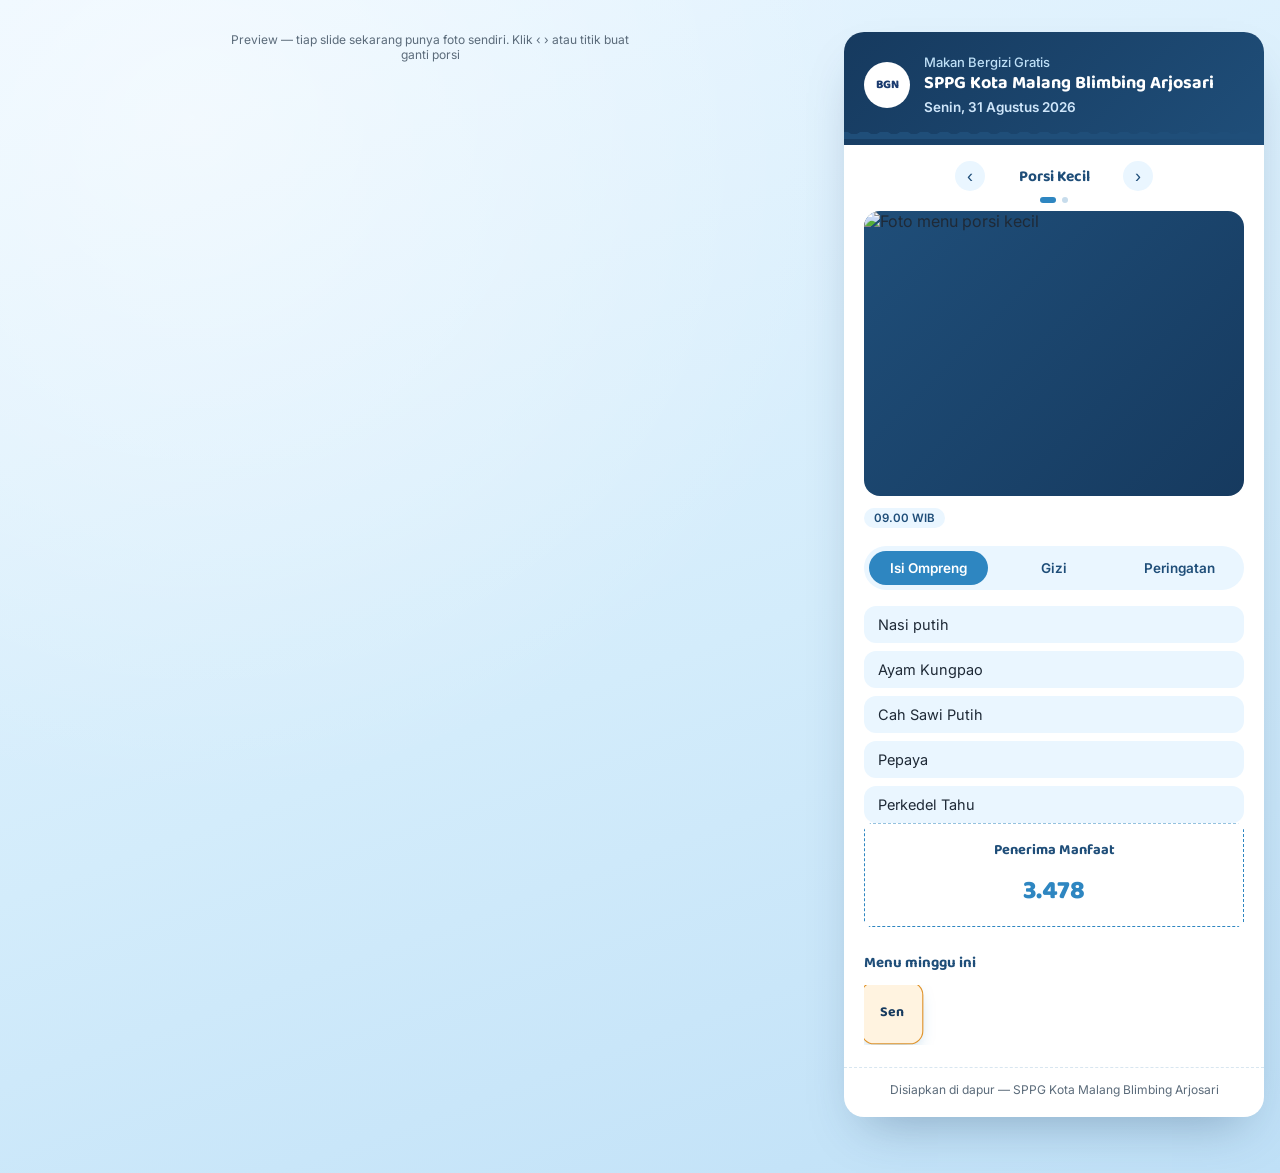
==== preview.html @ fe411465 "Add files via upload" ====
<!DOCTYPE html>
<html lang="id">
<head>
<meta charset="UTF-8" />
<meta name="viewport" content="width=device-width, initial-scale=1.0" />
<title>Preview - Menu MBG</title>
<link rel="preconnect" href="https://fonts.googleapis.com" />
<link rel="preconnect" href="https://fonts.gstatic.com" crossorigin />
<link href="https://fonts.googleapis.com/css2?family=Baloo+2:wght@500;600;700;800&family=Inter:wght@400;500;600;700&display=swap" rel="stylesheet" />
<style>
:root{
  --biru-langit: #EAF6FF;
  --biru-langit-2: #D3ECFB;
  --biru-utama: #2E86C1;
  --biru-tua: #163A5F;
  --biru-tua-2: #1F4E79;
  --emas: #FFB84D;
  --emas-gelap: #E0932A;
  --merah: #C0392B;
  --merah-bg: #F9E4E1;
  --teks: #1F2A37;
  --teks-lembut: #5B6B7A;
  --putih: #FFFFFF;
  --radius: 20px;
  --font-judul: 'Baloo 2', system-ui, sans-serif;
  --font-teks: 'Inter', system-ui, sans-serif;
}

*{ box-sizing: border-box; }

body{
  margin: 0;
  min-height: 100vh;
  font-family: var(--font-teks);
  color: var(--teks);
  background:
    radial-gradient(circle at 15% 10%, rgba(255,255,255,.5), transparent 45%),
    linear-gradient(160deg, var(--biru-langit) 0%, var(--biru-langit-2) 55%, #BFE0F7 100%);
  display: flex;
  justify-content: center;
  padding: 32px 16px 56px;
}

.card{
  width: 100%;
  max-width: 420px;
  background: var(--putih);
  border-radius: var(--radius);
  overflow: hidden;
  box-shadow: 0 24px 48px -20px rgba(22, 58, 95, .35);
  position: relative;
}

/* efek tepi bergerigi ala tiket/label ompreng, di bawah header */
.card__header{
  background: linear-gradient(135deg, var(--biru-tua) 0%, var(--biru-tua-2) 100%);
  color: var(--putih);
  padding: 22px 20px 30px;
  display: flex;
  align-items: center;
  gap: 14px;
  position: relative;
}
.card__header::after{
  content: "";
  position: absolute;
  left: 0; right: 0; bottom: -1px;
  height: 14px;
  background:
    radial-gradient(circle at 10px 0, transparent 9px, var(--biru-tua-2) 9.5px) 0 -7px / 20px 14px repeat-x;
}

.card__logo{
  width: 46px; height: 46px;
  border-radius: 50%;
  object-fit: cover;
  flex-shrink: 0;
}

.card__eyebrow{
  margin: 0;
  font-size: 13px;
  color: #BFE0F7;
  font-weight: 500;
}
.card__sppg{
  margin: 2px 0 0;
  font-family: var(--font-judul);
  font-size: 18px;
  font-weight: 700;
  line-height: 1.3;
}
.card__day{
  margin: 4px 0 0;
  font-size: 13.5px;
  font-weight: 600;
  color: #CFE6FA;
}

.kembali-btn{
  margin-top: 8px;
  border: none;
  background: rgba(255,255,255,.15);
  color: var(--putih);
  font-family: var(--font-teks);
  font-size: 12px;
  font-weight: 600;
  padding: 5px 10px;
  border-radius: 999px;
  cursor: pointer;
}
.kembali-btn:hover{ background: rgba(255,255,255,.25); }

.card__photo{
  margin: 10px 20px 4px;
  border-radius: 16px;
  overflow: hidden;
  aspect-ratio: 4 / 3;
  background: linear-gradient(135deg, var(--biru-tua-2), var(--biru-tua));
  position: relative;
}
.card__photo img{
  width: 100%; height: 100%;
  object-fit: cover;
  display: block;
}
.card__photo-placeholder{
  display: none;
}

.tabs{
  display: flex;
  gap: 6px;
  margin: 18px 20px 0;
  background: var(--biru-langit);
  padding: 5px;
  border-radius: 999px;
}
.tabs__btn{
  flex: 1;
  border: none;
  background: transparent;
  padding: 9px 6px;
  border-radius: 999px;
  font-family: var(--font-teks);
  font-size: 13.5px;
  font-weight: 600;
  color: var(--biru-tua-2);
  cursor: pointer;
  transition: background .15s ease, color .15s ease;
}
.tabs__btn[aria-selected="true"]{
  background: var(--biru-utama);
  color: var(--putih);
}

.panel{ padding: 16px 20px 4px; }

.panel__list{
  margin: 0; padding: 0;
  list-style: none;
  display: flex;
  flex-direction: column;
  gap: 8px;
}
.panel__list li{
  padding: 10px 14px;
  background: var(--biru-langit);
  border-radius: 12px;
  font-size: 14.5px;
}

.torn-box{
  border: 1.5px dashed #A9C6DD;
  border-radius: 4px;
  padding: 14px 10px;
  text-align: center;
  background: var(--putih);
  clip-path: polygon(0 6px, 6px 0, calc(100% - 6px) 0, 100% 6px, 100% calc(100% - 6px), calc(100% - 6px) 100%, 6px 100%, 0 calc(100% - 6px));
}
.torn-box--accent{ border-color: var(--biru-utama); }
.torn-box__label{
  margin: 0 0 8px;
  font-family: var(--font-judul);
  font-weight: 700;
  font-size: 14.5px;
  color: var(--biru-tua-2);
}
.torn-box__jam{
  display: inline-block;
  margin: 0 0 10px;
  padding: 3px 10px;
  border-radius: 999px;
  background: var(--biru-langit);
  color: var(--biru-tua-2);
  font-size: 11.5px;
  font-weight: 600;
}
.torn-box__angka{
  margin: 0;
  font-family: var(--font-judul);
  font-weight: 800;
  font-size: 26px;
  color: var(--biru-utama);
}
.torn-box__list{
  list-style: none; margin: 0; padding: 0;
  display: flex; flex-direction: column; gap: 7px;
  text-align: left;
}
.torn-box__list li{
  display: flex; justify-content: space-between; gap: 6px;
  font-size: 12.5px;
}
.torn-box__list li .nilai{
  font-weight: 700;
  color: var(--biru-tua-2);
  white-space: nowrap;
}

.gizi-columns{
  display: grid;
  grid-template-columns: 1fr 1fr;
  gap: 10px;
}

#box-penerima{ margin-top: 12px; }

.notice{
  border-left: 3px solid var(--emas-gelap);
  border-right: 3px solid var(--emas-gelap);
  background: #FFF8EC;
  padding: 18px 22px;
  text-align: center;
  border-radius: 4px;
}
.notice__title{
  margin: 0 0 8px;
  font-family: var(--font-judul);
  font-weight: 700;
  font-size: 17px;
  color: var(--teks);
  display: flex;
  align-items: center;
  justify-content: center;
  gap: 6px;
}
.notice__title::before{
  content: "⚠";
  color: var(--emas-gelap);
}
.notice__text{
  margin: 0;
  font-size: 14px;
  color: var(--teks-lembut);
  line-height: 1.5;
}

.week{ padding: 20px 20px 4px; }
.week__title{
  font-family: var(--font-judul);
  font-size: 15px;
  color: var(--biru-tua-2);
  margin: 0 0 10px;
}
.week__list{
  margin: 0; padding: 0;
  list-style: none;
  display: flex;
  flex-direction: column;
  gap: 6px;
}
.week__list li{
  display: flex;
  gap: 10px;
  align-items: baseline;
  font-size: 13px;
  padding: 8px 10px;
  border-radius: 10px;
  cursor: pointer;
  border: 1px solid transparent;
  transition: background .12s ease;
}
.week__list li:hover{
  background: var(--biru-langit);
}
.week__list li.hari-ini{
  background: #FFF3E0;
}
.week__list li.aktif{
  border-color: var(--biru-utama);
  background: #E3F2FD;
}
.week__list li.aktif.hari-ini{
  border-color: var(--emas-gelap);
  background: #FFF3E0;
}
.week__list .hari{
  font-weight: 700;
  color: var(--biru-tua-2);
  width: 46px;
  flex-shrink: 0;
}
.week__list .ringkasan{
  color: var(--teks-lembut);
  overflow: hidden;
  text-overflow: ellipsis;
  white-space: nowrap;
}

.card__footer{
  margin-top: 18px;
  padding: 14px 20px 20px;
  text-align: center;
  font-size: 12px;
  color: var(--teks-lembut);
  border-top: 1px dashed #D8E6F0;
}

@media (prefers-reduced-motion: no-preference){
  .panel{ animation: masuk .18s ease; }
  @keyframes masuk{
    from{ opacity: 0; transform: translateY(4px); }
    to{ opacity: 1; transform: translateY(0); }
  }
}

/* ====== SWITCH PORSI KECIL / BESAR ====== */
.porsi-switch{
  display: flex;
  align-items: center;
  justify-content: center;
  gap: 14px;
  margin: 16px 20px 6px;
}
.porsi-arrow{
  width: 30px; height: 30px;
  border-radius: 50%;
  border: none;
  background: var(--biru-langit);
  color: var(--biru-tua-2);
  font-size: 18px;
  line-height: 1;
  cursor: pointer;
  flex-shrink: 0;
}
.porsi-arrow:hover{ background: var(--biru-langit-2); }
.porsi-label{
  font-family: var(--font-judul);
  font-weight: 700;
  font-size: 15.5px;
  color: var(--biru-tua-2);
  min-width: 110px;
  text-align: center;
}
.porsi-dots{
  display: flex;
  justify-content: center;
  gap: 6px;
  margin-bottom: 4px;
}
.porsi-dots .dot{
  width: 6px; height: 6px;
  border-radius: 50%;
  background: #C7DCEC;
  cursor: pointer;
}
.porsi-dots .dot.aktif{
  background: var(--biru-utama);
  width: 16px;
  border-radius: 4px;
}

/* ====== SLIDER (swipe) ====== */
.porsi-viewport{
  overflow: hidden;
  touch-action: pan-y;
}
.porsi-track{
  display: flex;
  width: 200%;
  transition: transform .28s ease;
}
.porsi-slide{
  width: 50%;
  flex-shrink: 0;
  padding: 4px 0 0;
  box-sizing: border-box;
}

.panel__list--gizi li{
  display: flex;
  justify-content: space-between;
  gap: 8px;
}
.panel__list--gizi li .nilai{
  font-weight: 700;
  color: var(--biru-tua-2);
  white-space: nowrap;
}

.card__photo--slide{
  margin: 0 20px 12px;
}

.torn-box__jam--slide{
  display: block;
  width: fit-content;
  margin: 0 20px 10px;
}

/* ====== MENU MINGGU INI (kotak hari, tanpa isi menu) ====== */
.week__list{
  display: flex;
  flex-direction: row;
  gap: 8px;
  overflow-x: auto;
  padding-bottom: 4px;
  scrollbar-width: none;
}
.week__list::-webkit-scrollbar{ display: none; }
.week__list li{
  flex-shrink: 0;
  width: 56px;
  height: 56px;
  display: flex;
  align-items: center;
  justify-content: center;
  text-align: center;
  background: var(--biru-langit-2);
  color: var(--biru-tua-2);
  font-family: var(--font-judul);
  font-weight: 700;
  font-size: 12.5px;
  border-radius: 12px;
  cursor: pointer;
  transition: transform .15s ease, background .15s ease;
}
.week__list li .ringkasan{ display: none; }
.week__list li:hover{ background: var(--biru-langit); }
.week__list li.hari-ini{
  background: var(--emas);
  color: var(--biru-tua);
}
.week__list li.aktif{
  transform: scale(1.12);
  box-shadow: 0 6px 14px -6px rgba(46,134,193,.5);
}
.card__logo--preview{
  width: 46px; height: 46px;
  border-radius: 50%;
  background: #FFFFFF;
  color: #1B3B6F;
  display:flex; align-items:center; justify-content:center;
  font-family: var(--font-judul);
  font-weight:800;
  font-size:12px;
  flex-shrink:0;
}
.preview-note{
  max-width:420px;
  margin: 0 auto 14px;
  text-align:center;
  font-family: var(--font-teks);
  font-size:12px;
  color:#5B6B7A;
}
</style>
</head>
<body>

<p class="preview-note">Preview — tiap slide sekarang punya foto sendiri. Klik ‹ › atau titik buat ganti porsi</p>

<main class="card" id="card">

  <header class="card__header">
    <div class="card__logo--preview">BGN</div>
    <div class="card__title">
      <p class="card__eyebrow">Makan Bergizi Gratis</p>
      <h1 class="card__sppg" id="nama-sppg">Memuat…</h1>
      <p class="card__day" id="hari-tanggal">–</p>
      <button class="kembali-btn" id="kembali-hari-ini" hidden>← Kembali ke hari ini</button>
    </div>
  </header>

  <div class="porsi-switch">
    <button class="porsi-arrow" id="porsi-prev" aria-label="Porsi sebelumnya">‹</button>
    <div class="porsi-label" id="porsi-label">Porsi Kecil</div>
    <button class="porsi-arrow" id="porsi-next" aria-label="Porsi berikutnya">›</button>
  </div>
  <div class="porsi-dots" id="porsi-dots">
    <span class="dot aktif" data-porsi="kecil"></span>
    <span class="dot" data-porsi="besar"></span>
  </div>

  <div class="porsi-viewport" id="porsi-viewport">
    <div class="porsi-track" id="porsi-track">

      <section class="porsi-slide" data-porsi="kecil">
        <div class="card__photo card__photo--slide" id="foto-wrap-kecil">
          <img id="foto-menu-kecil" src="" alt="Foto menu porsi kecil" hidden />
          <div class="card__photo-placeholder" id="foto-placeholder-kecil"></div>
        </div>
        <p class="torn-box__jam torn-box__jam--slide" id="jam-kecil"></p>
        <nav class="tabs" data-tabgroup="kecil">
          <button class="tabs__btn" data-tab="isiOmpreng" aria-selected="true">Isi Ompreng</button>
          <button class="tabs__btn" data-tab="gizi" aria-selected="false">Gizi</button>
          <button class="tabs__btn" data-tab="peringatan" aria-selected="false">Peringatan</button>
        </nav>
        <section class="panel" data-panel="isiOmpreng">
          <ul class="panel__list" id="list-isiOmpreng-kecil"></ul>
          <div class="torn-box torn-box--accent" id="box-penerima-kecil">
            <p class="torn-box__label">Penerima Manfaat</p>
            <p class="torn-box__angka" id="angka-penerima-kecil">–</p>
          </div>
        </section>
        <section class="panel" data-panel="gizi" hidden>
          <ul class="panel__list panel__list--gizi" id="list-gizi-kecil"></ul>
        </section>
        <section class="panel" data-panel="peringatan" hidden>
          <div class="notice">
            <p class="notice__title">Peringatan</p>
            <p class="notice__text" id="teks-peringatan-kecil"></p>
          </div>
        </section>
      </section>

      <section class="porsi-slide" data-porsi="besar">
        <div class="card__photo card__photo--slide" id="foto-wrap-besar">
          <img id="foto-menu-besar" src="" alt="Foto menu porsi besar" hidden />
          <div class="card__photo-placeholder" id="foto-placeholder-besar"></div>
        </div>
        <p class="torn-box__jam torn-box__jam--slide" id="jam-besar"></p>
        <nav class="tabs" data-tabgroup="besar">
          <button class="tabs__btn" data-tab="isiOmpreng" aria-selected="true">Isi Ompreng</button>
          <button class="tabs__btn" data-tab="gizi" aria-selected="false">Gizi</button>
          <button class="tabs__btn" data-tab="peringatan" aria-selected="false">Peringatan</button>
        </nav>
        <section class="panel" data-panel="isiOmpreng">
          <ul class="panel__list" id="list-isiOmpreng-besar"></ul>
          <div class="torn-box torn-box--accent" id="box-penerima-besar">
            <p class="torn-box__label">Penerima Manfaat</p>
            <p class="torn-box__angka" id="angka-penerima-besar">–</p>
          </div>
        </section>
        <section class="panel" data-panel="gizi" hidden>
          <ul class="panel__list panel__list--gizi" id="list-gizi-besar"></ul>
        </section>
        <section class="panel" data-panel="peringatan" hidden>
          <div class="notice">
            <p class="notice__title">Peringatan</p>
            <p class="notice__text" id="teks-peringatan-besar"></p>
          </div>
        </section>
      </section>

    </div>
  </div>

  <section class="week">
    <h2 class="week__title">Menu minggu ini</h2>
    <ul class="week__list" id="week-list"></ul>
  </section>

  <footer class="card__footer">
    <span id="footer-dapur">Disiapkan di dapur —</span>
  </footer>

</main>

<script>
const DATA_CONTOH = {
  "dapur": "SPPG Kota Malang Blimbing Arjosari",
  "menu": {
    "2026-08-31": {
      "hari": "Senin",
      "isiOmpreng": [
        "Nasi putih",
        "Ayam Kungpao",
        "Cah Sawi Putih",
        "Pepaya",
        "Perkedel Tahu"
      ],
      "penerimaManfaat": 3478,
      "porsi": {
        "kecil": {
          "jam": "09.00 WIB",
          "gizi": [
            {
              "label": "Energi",
              "value": "450 kkal"
            },
            {
              "label": "Protein",
              "value": "18 g"
            },
            {
              "label": "Karbohidrat",
              "value": "60 g"
            },
            {
              "label": "Lemak",
              "value": "12 g"
            }
          ],
          "peringatan": "Harap dikonsumsi segera setelah diterima.",
          "foto": "image/menu-2026-08-31-kecil.jpg"
        },
        "besar": {
          "jam": "12.00 WIB",
          "gizi": [
            {
              "label": "Energi",
              "value": "650 kkal"
            },
            {
              "label": "Protein",
              "value": "25 g"
            },
            {
              "label": "Karbohidrat",
              "value": "80 g"
            },
            {
              "label": "Lemak",
              "value": "18 g"
            }
          ],
          "peringatan": "Harap dikonsumsi segera setelah diterima.",
          "foto": "image/menu-2026-08-31-besar.jpg"
        }
      }
    },
    "2026-09-01": {
      "hari": "Selasa",
      "isiOmpreng": [
        "Nasi putih",
        "Telur bumbu bali",
        "Sayur bayam bening",
        "Semangka"
      ],
      "penerimaManfaat": 3502,
      "porsi": {
        "kecil": {
          "jam": "09.00 WIB",
          "gizi": [
            {
              "label": "Energi",
              "value": "420 kkal"
            },
            {
              "label": "Protein",
              "value": "15 g"
            },
            {
              "label": "Karbohidrat",
              "value": "58 g"
            },
            {
              "label": "Lemak",
              "value": "10 g"
            }
          ],
          "peringatan": "Harap dikonsumsi segera setelah diterima.",
          "foto": "image/menu-2026-09-01-kecil.jpg"
        },
        "besar": {
          "jam": "12.00 WIB",
          "gizi": [
            {
              "label": "Energi",
              "value": "600 kkal"
            },
            {
              "label": "Protein",
              "value": "20 g"
            },
            {
              "label": "Karbohidrat",
              "value": "82 g"
            },
            {
              "label": "Lemak",
              "value": "15 g"
            }
          ],
          "peringatan": "Harap dikonsumsi segera setelah diterima.",
          "foto": "image/menu-2026-09-01-besar.jpg"
        }
      }
    },
    "2026-09-02": {
      "hari": "Rabu",
      "isiOmpreng": [
        "Nasi putih",
        "Ikan nila goreng",
        "Tumis buncis wortel",
        "Jeruk"
      ],
      "penerimaManfaat": 3491,
      "porsi": {
        "kecil": {
          "jam": "09.00 WIB",
          "gizi": [
            {
              "label": "Energi",
              "value": "440 kkal"
            },
            {
              "label": "Protein",
              "value": "17 g"
            },
            {
              "label": "Karbohidrat",
              "value": "56 g"
            },
            {
              "label": "Lemak",
              "value": "11 g"
            }
          ],
          "peringatan": "Harap dikonsumsi segera setelah diterima.",
          "foto": "image/menu-2026-09-02-kecil.jpg"
        },
        "besar": {
          "jam": "12.00 WIB",
          "gizi": [
            {
              "label": "Energi",
              "value": "620 kkal"
            },
            {
              "label": "Protein",
              "value": "24 g"
            },
            {
              "label": "Karbohidrat",
              "value": "78 g"
            },
            {
              "label": "Lemak",
              "value": "16 g"
            }
          ],
          "peringatan": "Harap dikonsumsi segera setelah diterima.",
          "foto": "image/menu-2026-09-02-besar.jpg"
        }
      }
    },
    "2026-09-03": {
      "hari": "Kamis",
      "isiOmpreng": [
        "Nasi putih",
        "Tempe orek",
        "Sup sayur",
        "Pepaya"
      ],
      "penerimaManfaat": 3465,
      "porsi": {
        "kecil": {
          "jam": "09.00 WIB",
          "gizi": [
            {
              "label": "Energi",
              "value": "410 kkal"
            },
            {
              "label": "Protein",
              "value": "13 g"
            },
            {
              "label": "Karbohidrat",
              "value": "60 g"
            },
            {
              "label": "Lemak",
              "value": "9 g"
            }
          ],
          "peringatan": "Harap dikonsumsi segera setelah diterima.",
          "foto": "image/menu-2026-09-03-kecil.jpg"
        },
        "besar": {
          "jam": "12.00 WIB",
          "gizi": [
            {
              "label": "Energi",
              "value": "580 kkal"
            },
            {
              "label": "Protein",
              "value": "18 g"
            },
            {
              "label": "Karbohidrat",
              "value": "84 g"
            },
            {
              "label": "Lemak",
              "value": "13 g"
            }
          ],
          "peringatan": "Harap dikonsumsi segera setelah diterima.",
          "foto": "image/menu-2026-09-03-besar.jpg"
        }
      }
    },
    "2026-09-04": {
      "hari": "Jumat",
      "isiOmpreng": [
        "Nasi putih",
        "Ayam suwir kecap",
        "Capcay",
        "Pisang",
        "Susu UHT"
      ],
      "penerimaManfaat": 3510,
      "porsi": {
        "kecil": {
          "jam": "09.00 WIB",
          "gizi": [
            {
              "label": "Energi",
              "value": "430 kkal"
            },
            {
              "label": "Protein",
              "value": "16 g"
            },
            {
              "label": "Karbohidrat",
              "value": "59 g"
            },
            {
              "label": "Lemak",
              "value": "11 g"
            }
          ],
          "peringatan": "Harap dikonsumsi segera setelah diterima.",
          "foto": "image/menu-2026-09-04-kecil.jpg"
        },
        "besar": {
          "jam": "12.00 WIB",
          "gizi": [
            {
              "label": "Energi",
              "value": "640 kkal"
            },
            {
              "label": "Protein",
              "value": "23 g"
            },
            {
              "label": "Karbohidrat",
              "value": "79 g"
            },
            {
              "label": "Lemak",
              "value": "17 g"
            }
          ],
          "peringatan": "Harap dikonsumsi segera setelah diterima.",
          "foto": "image/menu-2026-09-04-besar.jpg"
        }
      }
    }
  }
};
const HARI_INI_PALSU = '2026-08-31';
const NAMA_HARI = ['Minggu','Senin','Selasa','Rabu','Kamis',"Jum'at",'Sabtu'];
const NAMA_BULAN = ['Januari','Februari','Maret','April','Mei','Juni','Juli','Agustus','September','Oktober','November','Desember'];

function formatTanggalIndonesia(d){
  return `${NAMA_HARI[d.getDay()]}, ${d.getDate()} ${NAMA_BULAN[d.getMonth()]} ${d.getFullYear()}`;
}
function tampilkanFoto(idImg, idPlaceholder, pathFoto){
  document.getElementById(idImg).hidden = true;
  document.getElementById(idPlaceholder).hidden = false;
}
function isiListMakanan(idUl, daftar){
  const ul = document.getElementById(idUl);
  ul.innerHTML = '';
  (daftar || []).forEach(item => {
    const li = document.createElement('li');
    li.textContent = item;
    ul.appendChild(li);
  });
}
function isiPenerimaManfaat(idEl, angka){
  document.getElementById(idEl).textContent = (typeof angka === 'number') ? angka.toLocaleString('id-ID') : '–';
}
function isiGizi(idUl, daftar){
  const ul = document.getElementById(idUl);
  ul.innerHTML = '';
  (daftar || []).forEach(g => {
    const li = document.createElement('li');
    li.innerHTML = `<span>${g.label}</span><span class="nilai">${g.value}</span>`;
    ul.appendChild(li);
  });
}
function isiJam(idEl, jam){ document.getElementById(idEl).textContent = jam || ''; }
function isiPeringatan(idEl, teks){ document.getElementById(idEl).textContent = teks || '-'; }
function tampilkanSatuPorsi(porsiKey, entry){
  const dataPorsi = entry.porsi && entry.porsi[porsiKey];
  tampilkanFoto('foto-menu-' + porsiKey, 'foto-placeholder-' + porsiKey, dataPorsi && dataPorsi.foto);
  isiListMakanan('list-isiOmpreng-' + porsiKey, entry.isiOmpreng);
  isiPenerimaManfaat('angka-penerima-' + porsiKey, entry.penerimaManfaat);
  isiJam('jam-' + porsiKey, dataPorsi && dataPorsi.jam);
  isiGizi('list-gizi-' + porsiKey, dataPorsi && dataPorsi.gizi);
  isiPeringatan('teks-peringatan-' + porsiKey, dataPorsi && dataPorsi.peringatan);
}
function tampilkanMingguIni(menuMingguan, kunciHariIni, tanggalAktif){
  const ul = document.getElementById('week-list');
  ul.innerHTML = '';
  const entries = Object.entries(menuMingguan || {})
    .filter(([tanggal]) => tanggal <= kunciHariIni)
    .sort(([a],[b]) => a.localeCompare(b));
  entries.forEach(([tanggal, data]) => {
    const li = document.createElement('li');
    if (tanggal === kunciHariIni) li.classList.add('hari-ini');
    if (tanggal === tanggalAktif) li.classList.add('aktif');
    li.textContent = (data.hari || '').slice(0, 3);
    li.addEventListener('click', () => renderUntukTanggal(tanggal));
    ul.appendChild(li);
  });
}
function pasangTab(){
  document.querySelectorAll('.tabs').forEach(nav => {
    const slide = nav.closest('.porsi-slide');
    nav.querySelectorAll('.tabs__btn').forEach(btn => {
      btn.addEventListener('click', () => {
        nav.querySelectorAll('.tabs__btn').forEach(b => b.setAttribute('aria-selected', 'false'));
        btn.setAttribute('aria-selected', 'true');
        slide.querySelectorAll('.panel').forEach(p => p.hidden = true);
        slide.querySelector(`.panel[data-panel="${btn.dataset.tab}"]`).hidden = false;
      });
    });
  });
}
let indexPorsi = 0;
const NAMA_PORSI = ['kecil', 'besar'];
const LABEL_PORSI = { kecil: 'Porsi Kecil', besar: 'Porsi Besar' };
function pindahKeSlide(index){
  indexPorsi = Math.max(0, Math.min(1, index));
  document.getElementById('porsi-track').style.transform = `translateX(-${indexPorsi * 50}%)`;
  document.getElementById('porsi-label').textContent = LABEL_PORSI[NAMA_PORSI[indexPorsi]];
  document.querySelectorAll('.porsi-dots .dot').forEach((dot, i) => dot.classList.toggle('aktif', i === indexPorsi));
}
function pasangSlider(){
  document.getElementById('porsi-prev').addEventListener('click', () => pindahKeSlide(indexPorsi - 1));
  document.getElementById('porsi-next').addEventListener('click', () => pindahKeSlide(indexPorsi + 1));
  document.querySelectorAll('.porsi-dots .dot').forEach((dot, i) => dot.addEventListener('click', () => pindahKeSlide(i)));
  const viewport = document.getElementById('porsi-viewport');
  let xMulai = null;
  viewport.addEventListener('touchstart', (e) => { xMulai = e.touches[0].clientX; }, { passive: true });
  viewport.addEventListener('touchend', (e) => {
    if (xMulai === null) return;
    const selisih = e.changedTouches[0].clientX - xMulai;
    if (selisih > 50) pindahKeSlide(indexPorsi - 1);
    else if (selisih < -50) pindahKeSlide(indexPorsi + 1);
    xMulai = null;
  });
}
function renderUntukTanggal(tanggal){
  const entry = DATA_CONTOH.menu[tanggal];
  document.getElementById('kembali-hari-ini').hidden = (tanggal === HARI_INI_PALSU);
  document.getElementById('hari-tanggal').textContent = formatTanggalIndonesia(new Date(tanggal + 'T00:00:00'));
  tampilkanSatuPorsi('kecil', entry);
  tampilkanSatuPorsi('besar', entry);
  tampilkanMingguIni(DATA_CONTOH.menu, HARI_INI_PALSU, tanggal);
}
pasangTab();
pasangSlider();
pindahKeSlide(0);
document.getElementById('kembali-hari-ini').addEventListener('click', () => renderUntukTanggal(HARI_INI_PALSU));
document.getElementById('nama-sppg').textContent = DATA_CONTOH.dapur;
document.getElementById('footer-dapur').textContent = 'Disiapkan di dapur — ' + DATA_CONTOH.dapur;
renderUntukTanggal(HARI_INI_PALSU);
</script>
</body>
</html>
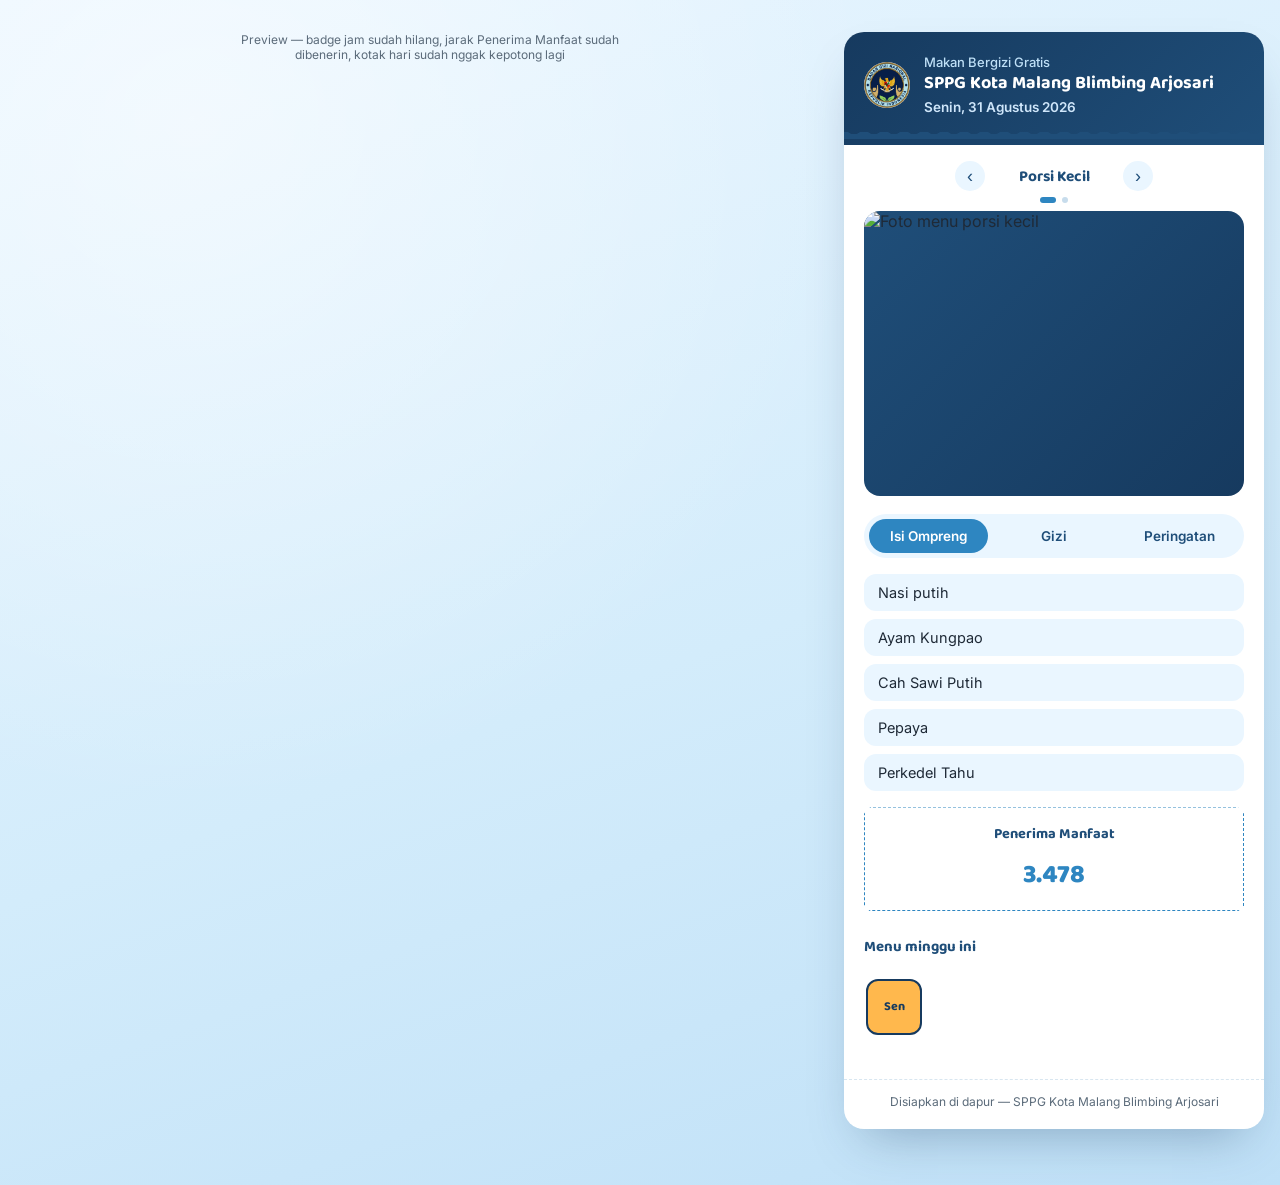
==== commit fb30dc5b: "Add files via upload" ====
--- a/preview.html
+++ b/preview.html
@@ -186,16 +186,6 @@
   font-size: 14.5px;
   color: var(--biru-tua-2);
 }
-.torn-box__jam{
-  display: inline-block;
-  margin: 0 0 10px;
-  padding: 3px 10px;
-  border-radius: 999px;
-  background: var(--biru-langit);
-  color: var(--biru-tua-2);
-  font-size: 11.5px;
-  font-weight: 600;
-}
 .torn-box__angka{
   margin: 0;
   font-family: var(--font-judul);
@@ -218,13 +208,7 @@
   white-space: nowrap;
 }
 
-.gizi-columns{
-  display: grid;
-  grid-template-columns: 1fr 1fr;
-  gap: 10px;
-}
-
-#box-penerima{ margin-top: 12px; }
+.torn-box--accent{ margin-top: 16px; }
 
 .notice{
   border-left: 3px solid var(--emas-gelap);
@@ -262,50 +246,6 @@
   font-size: 15px;
   color: var(--biru-tua-2);
   margin: 0 0 10px;
-}
-.week__list{
-  margin: 0; padding: 0;
-  list-style: none;
-  display: flex;
-  flex-direction: column;
-  gap: 6px;
-}
-.week__list li{
-  display: flex;
-  gap: 10px;
-  align-items: baseline;
-  font-size: 13px;
-  padding: 8px 10px;
-  border-radius: 10px;
-  cursor: pointer;
-  border: 1px solid transparent;
-  transition: background .12s ease;
-}
-.week__list li:hover{
-  background: var(--biru-langit);
-}
-.week__list li.hari-ini{
-  background: #FFF3E0;
-}
-.week__list li.aktif{
-  border-color: var(--biru-utama);
-  background: #E3F2FD;
-}
-.week__list li.aktif.hari-ini{
-  border-color: var(--emas-gelap);
-  background: #FFF3E0;
-}
-.week__list .hari{
-  font-weight: 700;
-  color: var(--biru-tua-2);
-  width: 46px;
-  flex-shrink: 0;
-}
-.week__list .ringkasan{
-  color: var(--teks-lembut);
-  overflow: hidden;
-  text-overflow: ellipsis;
-  white-space: nowrap;
 }
 
 .card__footer{
@@ -403,19 +343,14 @@
   margin: 0 20px 12px;
 }
 
-.torn-box__jam--slide{
-  display: block;
-  width: fit-content;
-  margin: 0 20px 10px;
-}
-
 /* ====== MENU MINGGU INI (kotak hari, tanpa isi menu) ====== */
 .week__list{
   display: flex;
   flex-direction: row;
   gap: 8px;
   overflow-x: auto;
-  padding-bottom: 4px;
+  overflow-y: visible;
+  padding: 4px 2px 6px;
   scrollbar-width: none;
 }
 .week__list::-webkit-scrollbar{ display: none; }
@@ -433,29 +368,29 @@
   font-weight: 700;
   font-size: 12.5px;
   border-radius: 12px;
+  border: 2px solid transparent;
+  box-sizing: border-box;
   cursor: pointer;
-  transition: transform .15s ease, background .15s ease;
-}
-.week__list li .ringkasan{ display: none; }
+  transition: background .15s ease, border-color .15s ease;
+}
 .week__list li:hover{ background: var(--biru-langit); }
 .week__list li.hari-ini{
   background: var(--emas);
   color: var(--biru-tua);
 }
 .week__list li.aktif{
-  transform: scale(1.12);
-  box-shadow: 0 6px 14px -6px rgba(46,134,193,.5);
-}
-.card__logo--preview{
-  width: 46px; height: 46px;
-  border-radius: 50%;
+  border-color: var(--biru-utama);
+}
+.week__list li.aktif.hari-ini{
+  border-color: var(--biru-tua);
+}
+.card__logo{
   background: #FFFFFF;
   color: #1B3B6F;
   display:flex; align-items:center; justify-content:center;
   font-family: var(--font-judul);
   font-weight:800;
   font-size:12px;
-  flex-shrink:0;
 }
 .preview-note{
   max-width:420px;
@@ -469,12 +404,12 @@
 </head>
 <body>
 
-<p class="preview-note">Preview — tiap slide sekarang punya foto sendiri. Klik ‹ › atau titik buat ganti porsi</p>
+<p class="preview-note">Preview — badge jam sudah hilang, jarak Penerima Manfaat sudah dibenerin, kotak hari sudah nggak kepotong lagi</p>
 
 <main class="card" id="card">
 
   <header class="card__header">
-    <div class="card__logo--preview">BGN</div>
+    <img class="card__logo" src="logo-BGN.png" alt="Logo BGN" />
     <div class="card__title">
       <p class="card__eyebrow">Makan Bergizi Gratis</p>
       <h1 class="card__sppg" id="nama-sppg">Memuat…</h1>
@@ -496,17 +431,19 @@
   <div class="porsi-viewport" id="porsi-viewport">
     <div class="porsi-track" id="porsi-track">
 
+      <!-- ==== SLIDE: PORSI KECIL ==== -->
       <section class="porsi-slide" data-porsi="kecil">
         <div class="card__photo card__photo--slide" id="foto-wrap-kecil">
           <img id="foto-menu-kecil" src="" alt="Foto menu porsi kecil" hidden />
           <div class="card__photo-placeholder" id="foto-placeholder-kecil"></div>
         </div>
-        <p class="torn-box__jam torn-box__jam--slide" id="jam-kecil"></p>
+
         <nav class="tabs" data-tabgroup="kecil">
           <button class="tabs__btn" data-tab="isiOmpreng" aria-selected="true">Isi Ompreng</button>
           <button class="tabs__btn" data-tab="gizi" aria-selected="false">Gizi</button>
           <button class="tabs__btn" data-tab="peringatan" aria-selected="false">Peringatan</button>
         </nav>
+
         <section class="panel" data-panel="isiOmpreng">
           <ul class="panel__list" id="list-isiOmpreng-kecil"></ul>
           <div class="torn-box torn-box--accent" id="box-penerima-kecil">
@@ -514,9 +451,11 @@
             <p class="torn-box__angka" id="angka-penerima-kecil">–</p>
           </div>
         </section>
+
         <section class="panel" data-panel="gizi" hidden>
           <ul class="panel__list panel__list--gizi" id="list-gizi-kecil"></ul>
         </section>
+
         <section class="panel" data-panel="peringatan" hidden>
           <div class="notice">
             <p class="notice__title">Peringatan</p>
@@ -525,17 +464,19 @@
         </section>
       </section>
 
+      <!-- ==== SLIDE: PORSI BESAR ==== -->
       <section class="porsi-slide" data-porsi="besar">
         <div class="card__photo card__photo--slide" id="foto-wrap-besar">
           <img id="foto-menu-besar" src="" alt="Foto menu porsi besar" hidden />
           <div class="card__photo-placeholder" id="foto-placeholder-besar"></div>
         </div>
-        <p class="torn-box__jam torn-box__jam--slide" id="jam-besar"></p>
+
         <nav class="tabs" data-tabgroup="besar">
           <button class="tabs__btn" data-tab="isiOmpreng" aria-selected="true">Isi Ompreng</button>
           <button class="tabs__btn" data-tab="gizi" aria-selected="false">Gizi</button>
           <button class="tabs__btn" data-tab="peringatan" aria-selected="false">Peringatan</button>
         </nav>
+
         <section class="panel" data-panel="isiOmpreng">
           <ul class="panel__list" id="list-isiOmpreng-besar"></ul>
           <div class="torn-box torn-box--accent" id="box-penerima-besar">
@@ -543,9 +484,11 @@
             <p class="torn-box__angka" id="angka-penerima-besar">–</p>
           </div>
         </section>
+
         <section class="panel" data-panel="gizi" hidden>
           <ul class="panel__list panel__list--gizi" id="list-gizi-besar"></ul>
         </section>
+
         <section class="panel" data-panel="peringatan" hidden>
           <div class="notice">
             <p class="notice__title">Peringatan</p>
@@ -584,7 +527,6 @@
       "penerimaManfaat": 3478,
       "porsi": {
         "kecil": {
-          "jam": "09.00 WIB",
           "gizi": [
             {
               "label": "Energi",
@@ -607,7 +549,6 @@
           "foto": "image/menu-2026-08-31-kecil.jpg"
         },
         "besar": {
-          "jam": "12.00 WIB",
           "gizi": [
             {
               "label": "Energi",
@@ -642,7 +583,6 @@
       "penerimaManfaat": 3502,
       "porsi": {
         "kecil": {
-          "jam": "09.00 WIB",
           "gizi": [
             {
               "label": "Energi",
@@ -665,7 +605,6 @@
           "foto": "image/menu-2026-09-01-kecil.jpg"
         },
         "besar": {
-          "jam": "12.00 WIB",
           "gizi": [
             {
               "label": "Energi",
@@ -700,7 +639,6 @@
       "penerimaManfaat": 3491,
       "porsi": {
         "kecil": {
-          "jam": "09.00 WIB",
           "gizi": [
             {
               "label": "Energi",
@@ -723,7 +661,6 @@
           "foto": "image/menu-2026-09-02-kecil.jpg"
         },
         "besar": {
-          "jam": "12.00 WIB",
           "gizi": [
             {
               "label": "Energi",
@@ -758,7 +695,6 @@
       "penerimaManfaat": 3465,
       "porsi": {
         "kecil": {
-          "jam": "09.00 WIB",
           "gizi": [
             {
               "label": "Energi",
@@ -781,7 +717,6 @@
           "foto": "image/menu-2026-09-03-kecil.jpg"
         },
         "besar": {
-          "jam": "12.00 WIB",
           "gizi": [
             {
               "label": "Energi",
@@ -817,7 +752,6 @@
       "penerimaManfaat": 3510,
       "porsi": {
         "kecil": {
-          "jam": "09.00 WIB",
           "gizi": [
             {
               "label": "Energi",
@@ -840,7 +774,6 @@
           "foto": "image/menu-2026-09-04-kecil.jpg"
         },
         "besar": {
-          "jam": "12.00 WIB",
           "gizi": [
             {
               "label": "Energi",
@@ -898,14 +831,12 @@
     ul.appendChild(li);
   });
 }
-function isiJam(idEl, jam){ document.getElementById(idEl).textContent = jam || ''; }
 function isiPeringatan(idEl, teks){ document.getElementById(idEl).textContent = teks || '-'; }
 function tampilkanSatuPorsi(porsiKey, entry){
   const dataPorsi = entry.porsi && entry.porsi[porsiKey];
   tampilkanFoto('foto-menu-' + porsiKey, 'foto-placeholder-' + porsiKey, dataPorsi && dataPorsi.foto);
   isiListMakanan('list-isiOmpreng-' + porsiKey, entry.isiOmpreng);
   isiPenerimaManfaat('angka-penerima-' + porsiKey, entry.penerimaManfaat);
-  isiJam('jam-' + porsiKey, dataPorsi && dataPorsi.jam);
   isiGizi('list-gizi-' + porsiKey, dataPorsi && dataPorsi.gizi);
   isiPeringatan('teks-peringatan-' + porsiKey, dataPorsi && dataPorsi.peringatan);
 }
